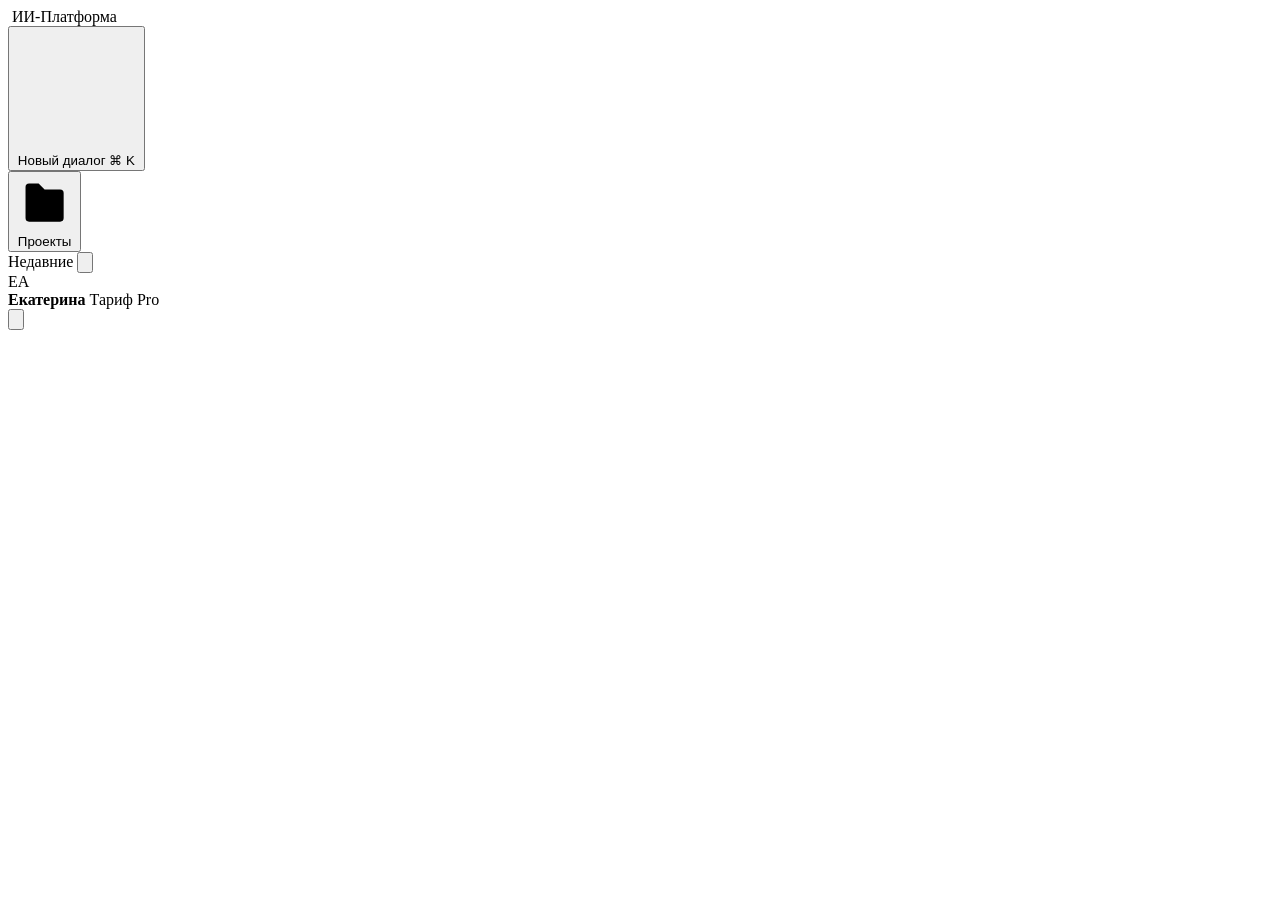
==== index.html @ 3f3bf7fe "Add AI platform prototype" ====
<!doctype html>
<html lang="ru">
  <head>
    <meta charset="UTF-8" />
    <meta name="viewport" content="width=device-width, initial-scale=1.0" />
    <meta name="description" content="ИИ-Платформа GetAnalyst — проекты, диалоги и работа с AI-моделями." />
    <title>ИИ-Платформа · GetAnalyst</title>
    <link rel="icon" type="image/png" href="./getanalyst-symbol.png" />
    <link rel="preconnect" href="https://fonts.googleapis.com" />
    <link rel="preconnect" href="https://fonts.gstatic.com" crossorigin />
    <link href="https://fonts.googleapis.com/css2?family=Manrope:wght@400;500;600;700&amp;display=swap" rel="stylesheet" />
    <link rel="stylesheet" href="./styles.css" />
  </head>
  <body>
    <div class="app-shell">
      <aside class="sidebar" aria-label="Основная навигация">
        <div class="brand" role="button" tabindex="0" data-action="home" aria-label="Перейти к проектам">
          <img src="./getanalyst-symbol.png" alt="" class="brand-mark" />
          <span class="brand-name">ИИ-Платформа</span>
        </div>

        <button class="new-chat-button" type="button" data-action="new-dialog">
          <span class="icon-box" aria-hidden="true">
            <svg viewBox="0 0 24 24"><path d="M12 5v14M5 12h14" /></svg>
          </span>
          Новый диалог
          <span class="shortcut">⌘ K</span>
        </button>

        <nav class="nav-list">
          <button class="nav-item is-active" type="button" data-action="home">
            <svg viewBox="0 0 24 24" aria-hidden="true"><path d="M4 5.5A1.5 1.5 0 0 1 5.5 4h4L12 6.5h6.5A1.5 1.5 0 0 1 20 8v10.5a1.5 1.5 0 0 1-1.5 1.5h-13A1.5 1.5 0 0 1 4 18.5z" /></svg>
            Проекты
          </button>
        </nav>

        <div class="sidebar-section">
          <div class="sidebar-section-heading">
            <span>Недавние</span>
            <button class="icon-button small" type="button" data-action="create-project" aria-label="Создать проект">
              <svg viewBox="0 0 24 24"><path d="M12 5v14M5 12h14" /></svg>
            </button>
          </div>
          <div id="recent-projects" class="recent-projects"></div>
        </div>

        <div class="sidebar-footer">
          <div class="avatar">ЕА</div>
          <div class="profile-copy">
            <strong>Екатерина</strong>
            <span>Тариф Pro</span>
          </div>
          <button class="icon-button" type="button" aria-label="Настройки">
            <svg viewBox="0 0 24 24"><circle cx="12" cy="12" r="3" /><path d="M19.4 15a1.7 1.7 0 0 0 .34 1.88l.06.06-1.42 1.42-.06-.06a1.7 1.7 0 0 0-1.88-.34 1.7 1.7 0 0 0-1.04 1.56V20h-2v-.08A1.7 1.7 0 0 0 12.36 18a1.7 1.7 0 0 0-1.88.34l-.06.06L9 16.98l.06-.06A1.7 1.7 0 0 0 9.4 15a1.7 1.7 0 0 0-1.56-1.04H7.8v-2h.08A1.7 1.7 0 0 0 9.4 11a1.7 1.7 0 0 0-.34-1.88L9 9.06 10.42 7.64l.06.06a1.7 1.7 0 0 0 1.88.34A1.7 1.7 0 0 0 13.4 6.5V6h2v.08A1.7 1.7 0 0 0 16.44 8a1.7 1.7 0 0 0 1.88-.34l.06-.06L19.8 9l-.06.06A1.7 1.7 0 0 0 19.4 11a1.7 1.7 0 0 0 1.56 1.04H21v2h-.08A1.7 1.7 0 0 0 19.4 15Z" /></svg>
          </button>
        </div>
      </aside>

      <main id="main-content" class="main-content" tabindex="-1"></main>
    </div>

    <dialog id="project-modal" class="modal">
      <form id="project-form" method="dialog" class="modal-card">
        <div class="modal-heading">
          <div>
            <span class="eyebrow">Новый проект</span>
            <h2>Создайте рабочее пространство</h2>
          </div>
          <button class="icon-button" type="button" data-action="close-modal" aria-label="Закрыть">
            <svg viewBox="0 0 24 24"><path d="m6 6 12 12M18 6 6 18" /></svg>
          </button>
        </div>

        <label class="field">
          <span>Название проекта</span>
          <input id="project-name" name="name" type="text" maxlength="60" placeholder="Например, Проектирование API" required />
        </label>

        <label class="field">
          <span>Краткое описание</span>
          <textarea id="project-description" name="description" rows="3" maxlength="180" placeholder="Для каких задач будет использоваться проект"></textarea>
        </label>

        <label class="field">
          <span>Системная инструкция <small>необязательно</small></span>
          <textarea id="project-instruction" name="instruction" rows="3" maxlength="400" placeholder="Например, отвечай как ведущий системный аналитик"></textarea>
        </label>

        <div class="modal-actions">
          <button class="button ghost" type="button" data-action="close-modal">Отмена</button>
          <button class="button primary" type="submit">Создать проект</button>
        </div>
      </form>
    </dialog>

    <div id="toast" class="toast" role="status" aria-live="polite"></div>
    <script src="./app.js"></script>
  </body>
</html>
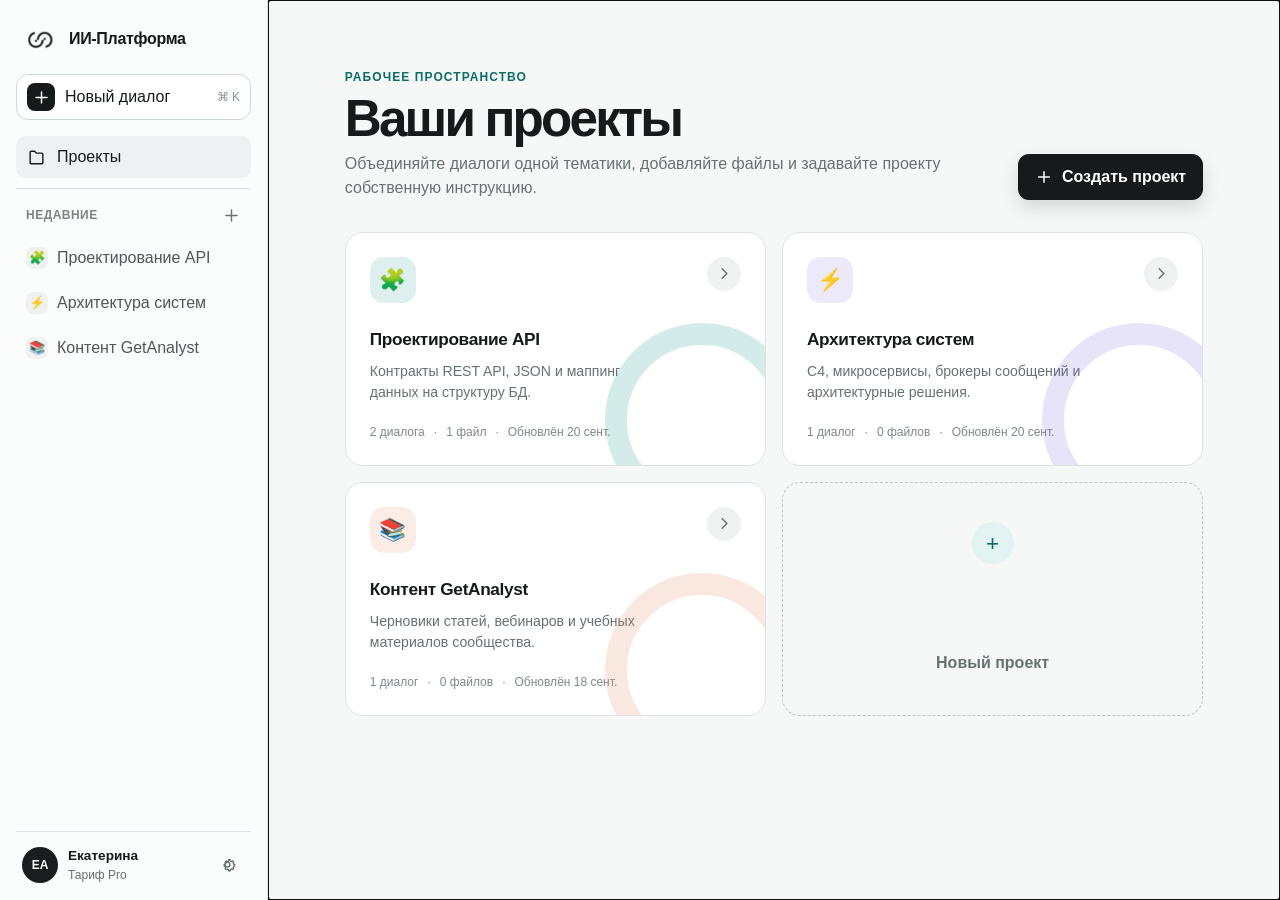
==== commit 4cddda6d: "Add project settings, files, tools, and standalone dialogs" ====
--- a/index.html
+++ b/index.html
@@ -63,8 +63,8 @@
       <form id="project-form" method="dialog" class="modal-card">
         <div class="modal-heading">
           <div>
-            <span class="eyebrow">Новый проект</span>
-            <h2>Создайте рабочее пространство</h2>
+            <span id="project-modal-eyebrow" class="eyebrow">Новый проект</span>
+            <h2 id="project-modal-title">Создайте рабочее пространство</h2>
           </div>
           <button class="icon-button" type="button" data-action="close-modal" aria-label="Закрыть">
             <svg viewBox="0 0 24 24"><path d="m6 6 12 12M18 6 6 18" /></svg>
@@ -83,12 +83,40 @@
 
         <label class="field">
           <span>Системная инструкция <small>необязательно</small></span>
-          <textarea id="project-instruction" name="instruction" rows="3" maxlength="400" placeholder="Например, отвечай как ведущий системный аналитик"></textarea>
+          <textarea id="project-instruction" name="instruction" rows="4" maxlength="1000" placeholder="Например, отвечай как ведущий системный аналитик"></textarea>
         </label>
+
+        <fieldset class="icon-field">
+          <legend>Иконка проекта</legend>
+          <div id="project-icon-options" class="icon-options" aria-label="Выберите иконку проекта">
+            <button class="icon-choice" type="button" data-icon="✨" aria-label="Иконка искры">✨</button>
+            <button class="icon-choice" type="button" data-icon="🧩" aria-label="Иконка пазл">🧩</button>
+            <button class="icon-choice" type="button" data-icon="⚡" aria-label="Иконка молния">⚡</button>
+            <button class="icon-choice" type="button" data-icon="📚" aria-label="Иконка книги">📚</button>
+            <button class="icon-choice" type="button" data-icon="🗄️" aria-label="Иконка база данных">🗄️</button>
+          </div>
+          <label class="upload-icon-button">
+            <input id="project-icon-file" type="file" accept="image/png,image/jpeg,image/webp,image/svg+xml" />
+            Загрузить свою
+          </label>
+          <span class="field-hint">PNG, JPG, WebP или SVG. Изображение сохраняется только в этом браузере.</span>
+        </fieldset>
 
         <div class="modal-actions">
           <button class="button ghost" type="button" data-action="close-modal">Отмена</button>
-          <button class="button primary" type="submit">Создать проект</button>
+          <button id="project-submit" class="button primary" type="submit">Создать проект</button>
+        </div>
+      </form>
+    </dialog>
+
+    <dialog id="delete-project-modal" class="modal compact-modal">
+      <form id="delete-project-form" method="dialog" class="modal-card">
+        <div class="danger-icon" aria-hidden="true">!</div>
+        <h2>Удалить проект?</h2>
+        <p id="delete-project-copy">Проект и все его диалоги будут удалены без возможности восстановления.</p>
+        <div class="modal-actions">
+          <button class="button ghost" type="button" data-action="close-delete-modal">Отмена</button>
+          <button class="button danger" type="submit">Удалить проект</button>
         </div>
       </form>
     </dialog>
--- a/styles.css
+++ b/styles.css
@@ -0,0 +1,1713 @@
+:root {
+  color-scheme: light;
+  --bg: #f6f7f7;
+  --surface: #ffffff;
+  --surface-subtle: #f0f2f2;
+  --ink: #171a1a;
+  --muted: #687171;
+  --line: #dfe4e3;
+  --line-strong: #cfd7d6;
+  --accent: #0f8f85;
+  --accent-dark: #0a6d66;
+  --accent-soft: #e1f4f1;
+  --shadow: 0 18px 48px rgba(30, 47, 45, 0.1);
+  --radius: 18px;
+}
+
+* {
+  box-sizing: border-box;
+}
+
+html {
+  font-family: "Manrope", -apple-system, BlinkMacSystemFont, "Segoe UI", sans-serif;
+  background: var(--bg);
+  color: var(--ink);
+}
+
+body {
+  margin: 0;
+  min-width: 320px;
+  min-height: 100vh;
+  font-size: 16px;
+  line-height: 1.5;
+}
+
+.sr-only {
+  position: absolute;
+  width: 1px;
+  height: 1px;
+  padding: 0;
+  margin: -1px;
+  overflow: hidden;
+  clip: rect(0, 0, 0, 0);
+  white-space: nowrap;
+  border: 0;
+}
+
+button,
+input,
+textarea,
+select {
+  font: inherit;
+}
+
+button {
+  color: inherit;
+}
+
+button:focus-visible,
+input:focus-visible,
+textarea:focus-visible,
+select:focus-visible,
+[tabindex="0"]:focus-visible {
+  outline: 3px solid rgba(15, 143, 133, 0.25);
+  outline-offset: 2px;
+}
+
+.app-shell {
+  display: grid;
+  grid-template-columns: 268px minmax(0, 1fr);
+  min-height: 100vh;
+}
+
+.sidebar {
+  position: sticky;
+  top: 0;
+  display: flex;
+  flex-direction: column;
+  height: 100vh;
+  padding: 20px 16px 16px;
+  background: #fbfcfc;
+  border-right: 1px solid var(--line);
+}
+
+.brand {
+  display: flex;
+  align-items: center;
+  gap: 11px;
+  padding: 2px 8px 18px;
+  cursor: pointer;
+}
+
+.brand-mark {
+  width: 34px;
+  height: 34px;
+  object-fit: cover;
+  border-radius: 10px;
+  mix-blend-mode: multiply;
+}
+
+.brand-name {
+  font-size: 1rem;
+  font-weight: 700;
+  letter-spacing: -0.02em;
+}
+
+.new-chat-button {
+  display: flex;
+  align-items: center;
+  gap: 10px;
+  width: 100%;
+  min-height: 46px;
+  padding: 8px 10px;
+  border: 1px solid var(--line-strong);
+  border-radius: 12px;
+  background: var(--surface);
+  cursor: pointer;
+  transition: border-color 160ms ease, box-shadow 160ms ease, transform 160ms ease;
+}
+
+.new-chat-button:hover {
+  border-color: #abb8b6;
+  box-shadow: 0 6px 16px rgba(30, 47, 45, 0.07);
+  transform: translateY(-1px);
+}
+
+.icon-box {
+  display: grid;
+  place-items: center;
+  width: 28px;
+  height: 28px;
+  border-radius: 8px;
+  background: var(--ink);
+  color: #fff;
+}
+
+.icon-box svg,
+.nav-item svg,
+.icon-button svg,
+.back-button svg,
+.send-button svg,
+.project-arrow svg {
+  width: 19px;
+  height: 19px;
+  fill: none;
+  stroke: currentColor;
+  stroke-width: 1.8;
+  stroke-linecap: round;
+  stroke-linejoin: round;
+}
+
+.shortcut {
+  margin-left: auto;
+  color: #899190;
+  font-size: 0.75rem;
+}
+
+.nav-list {
+  padding: 16px 0 10px;
+}
+
+.nav-item {
+  display: flex;
+  align-items: center;
+  gap: 11px;
+  width: 100%;
+  min-height: 42px;
+  padding: 8px 11px;
+  border: 0;
+  border-radius: 10px;
+  background: transparent;
+  color: var(--muted);
+  cursor: pointer;
+  text-align: left;
+}
+
+.nav-item:hover,
+.nav-item.is-active {
+  background: #eef1f1;
+  color: var(--ink);
+}
+
+.sidebar-section {
+  min-height: 0;
+  padding-top: 12px;
+  border-top: 1px solid var(--line);
+}
+
+.sidebar-section-heading {
+  display: flex;
+  align-items: center;
+  justify-content: space-between;
+  padding: 0 6px 8px 10px;
+  color: #7d8584;
+  font-size: 0.75rem;
+  font-weight: 600;
+  letter-spacing: 0.04em;
+  text-transform: uppercase;
+}
+
+.recent-projects {
+  display: grid;
+  gap: 3px;
+}
+
+.recent-project {
+  display: flex;
+  align-items: center;
+  gap: 9px;
+  min-width: 0;
+  width: 100%;
+  padding: 9px 10px;
+  border: 0;
+  border-radius: 9px;
+  background: transparent;
+  cursor: pointer;
+  color: #4f5857;
+  text-align: left;
+}
+
+.recent-project:hover,
+.recent-project.is-active {
+  background: #eef1f1;
+  color: var(--ink);
+}
+
+.recent-project-dot {
+  width: 8px;
+  height: 8px;
+  flex: 0 0 auto;
+  border-radius: 999px;
+  background: var(--project-color, var(--accent));
+}
+
+.recent-project span:last-child {
+  overflow: hidden;
+  text-overflow: ellipsis;
+  white-space: nowrap;
+}
+
+.sidebar-footer {
+  display: flex;
+  align-items: center;
+  gap: 10px;
+  margin-top: auto;
+  padding: 14px 6px 0;
+  border-top: 1px solid var(--line);
+}
+
+.avatar {
+  display: grid;
+  place-items: center;
+  width: 36px;
+  height: 36px;
+  border-radius: 50%;
+  background: #191d1d;
+  color: white;
+  font-size: 0.75rem;
+  font-weight: 700;
+}
+
+.profile-copy {
+  display: grid;
+  min-width: 0;
+}
+
+.profile-copy strong {
+  font-size: 0.85rem;
+}
+
+.profile-copy span {
+  color: var(--muted);
+  font-size: 0.75rem;
+}
+
+.profile-copy + .icon-button {
+  margin-left: auto;
+}
+
+.icon-button {
+  display: grid;
+  place-items: center;
+  width: 36px;
+  height: 36px;
+  padding: 0;
+  border: 0;
+  border-radius: 10px;
+  background: transparent;
+  cursor: pointer;
+  color: var(--muted);
+}
+
+.icon-button:hover {
+  background: var(--surface-subtle);
+  color: var(--ink);
+}
+
+.icon-button.small {
+  width: 28px;
+  height: 28px;
+}
+
+.main-content {
+  min-width: 0;
+  padding: clamp(28px, 5vw, 68px) clamp(24px, 6vw, 84px);
+}
+
+.content-wrap {
+  width: min(1100px, 100%);
+  margin: 0 auto;
+}
+
+.page-heading {
+  display: flex;
+  align-items: flex-end;
+  justify-content: space-between;
+  gap: 24px;
+  margin-bottom: 32px;
+}
+
+.page-heading h1,
+.project-heading h1 {
+  margin: 4px 0 6px;
+  font-size: clamp(2rem, 4vw, 3.35rem);
+  line-height: 1.05;
+  letter-spacing: -0.055em;
+}
+
+.page-heading p,
+.project-heading p {
+  max-width: 640px;
+  margin: 0;
+  color: var(--muted);
+}
+
+.eyebrow {
+  color: var(--accent-dark);
+  font-size: 0.75rem;
+  font-weight: 700;
+  letter-spacing: 0.09em;
+  text-transform: uppercase;
+}
+
+.button {
+  display: inline-flex;
+  align-items: center;
+  justify-content: center;
+  gap: 9px;
+  min-height: 44px;
+  padding: 10px 16px;
+  border: 1px solid transparent;
+  border-radius: 11px;
+  cursor: pointer;
+  font-weight: 600;
+  transition: transform 150ms ease, box-shadow 150ms ease, background 150ms ease;
+}
+
+.button:hover {
+  transform: translateY(-1px);
+}
+
+.button.primary {
+  background: var(--ink);
+  color: #fff;
+  box-shadow: 0 8px 18px rgba(23, 26, 26, 0.14);
+}
+
+.button.primary:hover {
+  background: #2a2f2f;
+}
+
+.button.secondary {
+  border-color: var(--line-strong);
+  background: var(--surface);
+}
+
+.button.ghost {
+  background: transparent;
+  color: var(--muted);
+}
+
+.button svg {
+  width: 18px;
+  height: 18px;
+  fill: none;
+  stroke: currentColor;
+  stroke-width: 2;
+  stroke-linecap: round;
+}
+
+.projects-grid {
+  display: grid;
+  grid-template-columns: repeat(2, minmax(0, 1fr));
+  gap: 16px;
+}
+
+.project-card {
+  position: relative;
+  min-height: 218px;
+  padding: 24px;
+  overflow: hidden;
+  border: 1px solid var(--line);
+  border-radius: var(--radius);
+  background: var(--surface);
+  cursor: pointer;
+  text-align: left;
+  transition: transform 180ms ease, box-shadow 180ms ease, border-color 180ms ease;
+}
+
+.project-card::after {
+  content: "";
+  position: absolute;
+  right: -34px;
+  bottom: -52px;
+  width: 150px;
+  height: 150px;
+  border: 22px solid color-mix(in srgb, var(--project-color) 18%, transparent);
+  border-radius: 50%;
+  pointer-events: none;
+}
+
+.project-card:hover {
+  transform: translateY(-3px);
+  border-color: color-mix(in srgb, var(--project-color) 50%, var(--line));
+  box-shadow: var(--shadow);
+}
+
+.project-card-top {
+  display: flex;
+  align-items: flex-start;
+  justify-content: space-between;
+  gap: 20px;
+}
+
+.project-icon {
+  display: grid;
+  place-items: center;
+  width: 46px;
+  height: 46px;
+  border-radius: 14px;
+  background: color-mix(in srgb, var(--project-color) 14%, white);
+  color: color-mix(in srgb, var(--project-color) 82%, black);
+  overflow: hidden;
+  font-size: 1.35rem;
+  font-weight: 700;
+}
+
+.project-icon img,
+.project-title-icon img,
+.recent-project-icon img {
+  width: 100%;
+  height: 100%;
+  object-fit: cover;
+}
+
+.project-arrow {
+  display: grid;
+  place-items: center;
+  width: 34px;
+  height: 34px;
+  border-radius: 50%;
+  background: var(--surface-subtle);
+  color: var(--muted);
+}
+
+.project-card h2 {
+  margin: 24px 0 8px;
+  font-size: 1.08rem;
+  letter-spacing: -0.02em;
+}
+
+.project-card p {
+  display: -webkit-box;
+  max-width: 80%;
+  margin: 0;
+  overflow: hidden;
+  color: var(--muted);
+  font-size: 0.88rem;
+  -webkit-box-orient: vertical;
+  -webkit-line-clamp: 2;
+}
+
+.project-meta {
+  display: flex;
+  align-items: center;
+  flex-wrap: wrap;
+  gap: 9px;
+  margin-top: 20px;
+  color: #7f8887;
+  font-size: 0.75rem;
+}
+
+.project-meta span + span::before {
+  content: "·";
+  margin-right: 9px;
+}
+
+.recent-project-icon {
+  display: grid;
+  place-items: center;
+  width: 22px;
+  height: 22px;
+  flex: 0 0 auto;
+  overflow: hidden;
+  border-radius: 7px;
+  background: var(--surface-subtle);
+  font-size: 0.82rem;
+}
+
+.empty-project-card {
+  display: grid;
+  place-items: center;
+  min-height: 218px;
+  border: 1px dashed #bfc9c7;
+  border-radius: var(--radius);
+  background: transparent;
+  color: var(--muted);
+  cursor: pointer;
+}
+
+.empty-project-card:hover {
+  border-color: var(--accent);
+  color: var(--accent-dark);
+  background: rgba(225, 244, 241, 0.38);
+}
+
+.empty-project-card span:first-child {
+  display: grid;
+  place-items: center;
+  width: 42px;
+  height: 42px;
+  margin: 0 auto 10px;
+  border-radius: 50%;
+  background: var(--accent-soft);
+  color: var(--accent-dark);
+  font-size: 1.4rem;
+}
+
+.back-button {
+  display: inline-flex;
+  align-items: center;
+  gap: 8px;
+  margin-bottom: 26px;
+  padding: 0;
+  border: 0;
+  background: transparent;
+  color: var(--muted);
+  cursor: pointer;
+  font-size: 0.88rem;
+}
+
+.back-button:hover {
+  color: var(--ink);
+}
+
+.project-heading {
+  display: flex;
+  align-items: flex-start;
+  justify-content: space-between;
+  gap: 24px;
+  margin-bottom: 30px;
+}
+
+.project-heading-main,
+.project-header-actions {
+  display: flex;
+  align-items: center;
+  gap: 14px;
+}
+
+.project-title-icon {
+  display: grid;
+  place-items: center;
+  width: 58px;
+  height: 58px;
+  flex: 0 0 auto;
+  overflow: hidden;
+  border: 1px solid var(--line);
+  border-radius: 17px;
+  background: var(--surface);
+  font-size: 1.7rem;
+  box-shadow: 0 8px 22px rgba(30, 47, 45, 0.07);
+}
+
+.danger-quiet {
+  color: #a13f3f;
+}
+
+.danger-quiet:hover {
+  background: #fff0f0;
+  color: #8b2525;
+}
+
+.instruction-card {
+  display: flex;
+  align-items: flex-start;
+  justify-content: space-between;
+  gap: 18px;
+  margin-bottom: 20px;
+  padding: 16px 18px;
+  border: 1px solid #cfe5e2;
+  border-radius: 15px;
+  background: linear-gradient(135deg, #f1fbf9, #ffffff);
+}
+
+.instruction-card p {
+  margin: 5px 0 0;
+  color: #465250;
+  font-size: 0.88rem;
+}
+
+.text-button {
+  padding: 3px 0;
+  border: 0;
+  background: transparent;
+  color: var(--accent-dark);
+  cursor: pointer;
+  font-size: 0.82rem;
+  font-weight: 700;
+}
+
+.project-heading h1 {
+  font-size: clamp(1.9rem, 3.5vw, 2.8rem);
+}
+
+.project-badge {
+  display: inline-flex;
+  align-items: center;
+  gap: 8px;
+  flex: 0 0 auto;
+  padding: 8px 11px;
+  border-radius: 999px;
+  background: var(--accent-soft);
+  color: var(--accent-dark);
+  font-size: 0.8rem;
+  font-weight: 600;
+}
+
+.project-badge::before {
+  content: "";
+  width: 7px;
+  height: 7px;
+  border-radius: 50%;
+  background: var(--accent);
+}
+
+.project-layout {
+  display: grid;
+  grid-template-columns: minmax(0, 1fr) 320px;
+  gap: 20px;
+  align-items: start;
+}
+
+.project-main-column {
+  display: grid;
+  gap: 18px;
+  min-width: 0;
+}
+
+.composer-card {
+  padding: clamp(22px, 4vw, 34px);
+  border: 1px solid var(--line);
+  border-radius: 22px;
+  background: var(--surface);
+  box-shadow: 0 12px 40px rgba(30, 47, 45, 0.06);
+}
+
+.composer-card h2 {
+  margin: 0 0 7px;
+  font-size: 1.25rem;
+  letter-spacing: -0.03em;
+}
+
+.composer-card > p {
+  margin: 0 0 22px;
+  color: var(--muted);
+  font-size: 0.9rem;
+}
+
+.prompt-box {
+  padding: 13px;
+  border: 1px solid var(--line-strong);
+  border-radius: 16px;
+  background: #fbfcfc;
+  transition: border-color 150ms ease, box-shadow 150ms ease;
+}
+
+.prompt-box:focus-within {
+  border-color: var(--accent);
+  box-shadow: 0 0 0 4px rgba(15, 143, 133, 0.09);
+}
+
+.prompt-box textarea {
+  width: 100%;
+  min-height: 112px;
+  resize: vertical;
+  padding: 4px;
+  border: 0;
+  outline: 0;
+  background: transparent;
+  color: var(--ink);
+  line-height: 1.55;
+}
+
+.prompt-box textarea::placeholder {
+  color: #929a99;
+}
+
+.prompt-actions {
+  display: flex;
+  align-items: center;
+  gap: 10px;
+  padding-top: 10px;
+  border-top: 1px solid var(--line);
+}
+
+.prompt-toolbar {
+  padding: 9px 0 3px;
+  border-top: 1px solid var(--line);
+}
+
+.tool-controls {
+  display: flex;
+  flex-wrap: wrap;
+  gap: 7px;
+}
+
+.tool-toggle {
+  cursor: pointer;
+}
+
+.tool-toggle input {
+  position: absolute;
+  opacity: 0;
+  pointer-events: none;
+}
+
+.tool-toggle span {
+  display: inline-flex;
+  align-items: center;
+  gap: 6px;
+  min-height: 34px;
+  padding: 6px 10px;
+  border: 1px solid var(--line);
+  border-radius: 999px;
+  background: var(--surface);
+  color: #5d6766;
+  font-size: 0.76rem;
+  font-weight: 600;
+  transition: 150ms ease;
+}
+
+.tool-toggle b {
+  color: var(--accent-dark);
+  font-size: 1rem;
+}
+
+.tool-toggle input:checked + span {
+  border-color: var(--accent);
+  background: var(--accent-soft);
+  color: var(--accent-dark);
+}
+
+.tool-toggle input:focus-visible + span {
+  outline: 3px solid rgba(15, 143, 133, 0.25);
+  outline-offset: 2px;
+}
+
+.attach-button,
+.file-label {
+  position: relative;
+  cursor: pointer;
+}
+
+.attach-button {
+  display: inline-flex;
+  align-items: center;
+  gap: 6px;
+  min-height: 36px;
+  padding: 6px 9px;
+  border-radius: 9px;
+  color: #596361;
+  font-size: 0.78rem;
+  font-weight: 600;
+}
+
+.attach-button:hover {
+  background: var(--surface-subtle);
+}
+
+.attach-button input,
+.file-label input {
+  position: absolute;
+  width: 1px;
+  height: 1px;
+  opacity: 0;
+}
+
+.attach-button svg,
+.file-label svg {
+  width: 18px;
+  height: 18px;
+  fill: none;
+  stroke: currentColor;
+  stroke-width: 1.8;
+  stroke-linecap: round;
+  stroke-linejoin: round;
+}
+
+.attachment-preview {
+  display: flex;
+  flex-wrap: wrap;
+  gap: 7px;
+}
+
+.attachment-preview:not(:empty) {
+  padding: 8px 0;
+}
+
+.attachment-preview > span {
+  display: grid;
+  grid-template-columns: auto minmax(0, 1fr) auto;
+  align-items: center;
+  gap: 7px;
+  max-width: 100%;
+  padding: 7px 9px;
+  border: 1px solid var(--line);
+  border-radius: 9px;
+  background: var(--surface);
+  font-size: 0.74rem;
+}
+
+.attachment-preview b,
+.message-attachments b {
+  color: var(--accent-dark);
+  font-size: 0.62rem;
+}
+
+.attachment-preview small {
+  color: var(--muted);
+}
+
+.project-file-picker {
+  margin-top: 8px;
+  border-top: 1px solid var(--line);
+}
+
+.project-file-picker summary {
+  padding: 9px 0 4px;
+  color: #596361;
+  cursor: pointer;
+  font-size: 0.77rem;
+  font-weight: 600;
+}
+
+.project-file-picker summary span {
+  display: inline-grid;
+  place-items: center;
+  min-width: 20px;
+  height: 20px;
+  margin-left: 5px;
+  border-radius: 999px;
+  background: var(--surface-subtle);
+  font-size: 0.67rem;
+}
+
+.project-file-checks {
+  display: grid;
+  gap: 6px;
+  padding: 7px 0;
+}
+
+.project-file-checks label {
+  display: flex;
+  align-items: center;
+  gap: 8px;
+  color: #4c5654;
+  font-size: 0.76rem;
+}
+
+.project-files-card {
+  padding: 20px;
+  border: 1px solid var(--line);
+  border-radius: 18px;
+  background: var(--surface);
+}
+
+.section-heading-row {
+  display: flex;
+  align-items: flex-end;
+  justify-content: space-between;
+  gap: 20px;
+}
+
+.section-heading-row h2 {
+  margin: 4px 0 0;
+  font-size: 1.25rem;
+  letter-spacing: -0.025em;
+}
+
+.section-heading-row.compact {
+  align-items: center;
+}
+
+.section-heading-row.compact h2 {
+  margin: 0;
+  font-size: 1rem;
+}
+
+.section-heading-row.compact p {
+  margin: 3px 0 0;
+  color: var(--muted);
+  font-size: 0.78rem;
+}
+
+.project-files-list {
+  display: grid;
+  gap: 7px;
+  margin-top: 15px;
+}
+
+.file-row {
+  display: flex;
+  align-items: center;
+  gap: 10px;
+  padding: 9px;
+  border: 1px solid var(--line);
+  border-radius: 11px;
+  background: #fbfcfc;
+}
+
+.file-type-icon {
+  display: grid;
+  place-items: center;
+  width: 38px;
+  height: 38px;
+  flex: 0 0 auto;
+  border-radius: 9px;
+  background: var(--accent-soft);
+  color: var(--accent-dark);
+  font-size: 0.58rem;
+  font-weight: 800;
+}
+
+.file-copy {
+  display: grid;
+  min-width: 0;
+}
+
+.file-copy strong {
+  overflow: hidden;
+  font-size: 0.78rem;
+  text-overflow: ellipsis;
+  white-space: nowrap;
+}
+
+.file-copy small {
+  color: var(--muted);
+  font-size: 0.68rem;
+}
+
+.file-row .icon-button {
+  margin-left: auto;
+}
+
+.empty-file-state {
+  padding: 18px;
+  border: 1px dashed var(--line-strong);
+  border-radius: 11px;
+  color: var(--muted);
+  font-size: 0.78rem;
+  text-align: center;
+}
+
+.loose-dialogs-section {
+  margin-top: 52px;
+  padding-top: 30px;
+  border-top: 1px solid var(--line);
+}
+
+.loose-dialogs-grid {
+  display: grid;
+  grid-template-columns: repeat(3, minmax(0, 1fr));
+  gap: 10px;
+  margin-top: 18px;
+}
+
+.loose-dialog-card {
+  display: grid;
+  gap: 5px;
+  padding: 16px;
+  border: 1px solid var(--line);
+  border-radius: 13px;
+  background: var(--surface);
+  cursor: pointer;
+  text-align: left;
+}
+
+.loose-dialog-card:hover {
+  border-color: var(--accent);
+  box-shadow: 0 8px 24px rgba(30, 47, 45, 0.07);
+}
+
+.loose-dialog-card strong {
+  overflow: hidden;
+  font-size: 0.84rem;
+  text-overflow: ellipsis;
+  white-space: nowrap;
+}
+
+.loose-dialog-card span {
+  color: var(--muted);
+  font-size: 0.7rem;
+}
+
+.new-dialog-page {
+  width: min(850px, 100%);
+  margin: 0 auto;
+}
+
+.new-dialog-heading {
+  max-width: 640px;
+  margin: 60px auto 24px;
+  text-align: center;
+}
+
+.new-dialog-heading h1 {
+  margin: 5px 0 7px;
+  font-size: clamp(2rem, 5vw, 3.4rem);
+  line-height: 1.05;
+  letter-spacing: -0.055em;
+}
+
+.new-dialog-heading p {
+  margin: 0;
+  color: var(--muted);
+}
+
+.global-composer {
+  padding: 20px;
+  border: 1px solid var(--line);
+  border-radius: 21px;
+  background: var(--surface);
+  box-shadow: var(--shadow);
+}
+
+.global-settings-row {
+  display: grid;
+  grid-template-columns: 1fr 1fr;
+  gap: 12px;
+  margin-bottom: 13px;
+}
+
+.select-field {
+  display: grid;
+  gap: 6px;
+  color: #545e5c;
+  font-size: 0.74rem;
+  font-weight: 700;
+}
+
+.select-field select {
+  width: 100%;
+  min-height: 42px;
+  padding: 8px 10px;
+  border: 1px solid var(--line-strong);
+  border-radius: 10px;
+  background: #fbfcfc;
+  color: var(--ink);
+  font-size: 0.82rem;
+}
+
+.prompt-box.large textarea {
+  min-height: 150px;
+}
+
+.composer-hint {
+  color: var(--muted);
+  font-size: 0.7rem;
+}
+
+.dialog-location {
+  display: block;
+  margin-top: 4px;
+  color: var(--muted);
+  font-size: 0.72rem;
+}
+
+.message-tools,
+.message-attachments {
+  display: flex;
+  flex-wrap: wrap;
+  gap: 6px;
+  margin-top: 10px;
+}
+
+.message-tools span,
+.message-attachments span {
+  display: inline-flex;
+  align-items: center;
+  gap: 6px;
+  max-width: 100%;
+  padding: 5px 8px;
+  border: 1px solid var(--line);
+  border-radius: 8px;
+  background: rgba(255, 255, 255, 0.72);
+  color: #596361;
+  font-size: 0.69rem;
+}
+
+.icon-field {
+  display: grid;
+  gap: 10px;
+  margin: 18px 0 0;
+  padding: 0;
+  border: 0;
+}
+
+.icon-field legend {
+  margin-bottom: 7px;
+  color: #353b3a;
+  font-size: 0.83rem;
+  font-weight: 600;
+}
+
+.icon-options {
+  display: flex;
+  flex-wrap: wrap;
+  gap: 8px;
+}
+
+.icon-choice {
+  display: grid;
+  place-items: center;
+  width: 44px;
+  height: 44px;
+  border: 1px solid var(--line-strong);
+  border-radius: 11px;
+  background: #fbfcfc;
+  cursor: pointer;
+  font-size: 1.2rem;
+}
+
+.icon-choice.is-selected {
+  border-color: var(--accent);
+  background: var(--accent-soft);
+  box-shadow: 0 0 0 3px rgba(15, 143, 133, 0.1);
+}
+
+.upload-icon-button {
+  display: inline-flex;
+  align-items: center;
+  justify-content: center;
+  width: fit-content;
+  min-height: 38px;
+  padding: 7px 11px;
+  border: 1px solid var(--line-strong);
+  border-radius: 10px;
+  background: var(--surface);
+  cursor: pointer;
+  color: #4f5957;
+  font-size: 0.76rem;
+  font-weight: 600;
+}
+
+.upload-icon-button.has-custom-icon::before {
+  content: "";
+  width: 24px;
+  height: 24px;
+  margin-right: 8px;
+  border-radius: 7px;
+  background: var(--custom-icon) center / cover;
+}
+
+.upload-icon-button input {
+  position: absolute;
+  width: 1px;
+  height: 1px;
+  opacity: 0;
+}
+
+.field-hint {
+  color: var(--muted);
+  font-size: 0.69rem;
+}
+
+.button.danger {
+  background: #a83a3a;
+  color: #fff;
+}
+
+.button.danger:hover {
+  background: #8e2929;
+}
+
+.compact-modal {
+  width: min(450px, calc(100% - 28px));
+}
+
+.compact-modal h2 {
+  margin: 16px 0 7px;
+}
+
+.compact-modal p {
+  margin: 0;
+  color: var(--muted);
+}
+
+.danger-icon {
+  display: grid;
+  place-items: center;
+  width: 46px;
+  height: 46px;
+  border-radius: 14px;
+  background: #fff0f0;
+  color: #a83a3a;
+  font-size: 1.2rem;
+  font-weight: 800;
+}
+
+.model-select-wrap {
+  position: relative;
+  min-width: 0;
+}
+
+.model-select {
+  max-width: 240px;
+  height: 38px;
+  padding: 0 32px 0 10px;
+  border: 0;
+  border-radius: 9px;
+  outline: 0;
+  background: var(--surface-subtle);
+  color: #39403f;
+  cursor: pointer;
+  font-size: 0.82rem;
+  font-weight: 600;
+}
+
+.send-button {
+  display: grid;
+  place-items: center;
+  width: 40px;
+  height: 40px;
+  margin-left: auto;
+  padding: 0;
+  border: 0;
+  border-radius: 11px;
+  background: var(--ink);
+  color: #fff;
+  cursor: pointer;
+}
+
+.send-button:hover {
+  background: var(--accent-dark);
+}
+
+.dialog-panel {
+  overflow: hidden;
+  border: 1px solid var(--line);
+  border-radius: 18px;
+  background: var(--surface);
+}
+
+.dialog-panel-header {
+  display: flex;
+  align-items: center;
+  justify-content: space-between;
+  padding: 17px 18px;
+  border-bottom: 1px solid var(--line);
+}
+
+.dialog-panel-header h2 {
+  margin: 0;
+  font-size: 0.95rem;
+}
+
+.dialog-count {
+  display: grid;
+  place-items: center;
+  min-width: 26px;
+  height: 26px;
+  padding: 0 8px;
+  border-radius: 999px;
+  background: var(--surface-subtle);
+  color: var(--muted);
+  font-size: 0.75rem;
+}
+
+.dialogs-list {
+  display: grid;
+  max-height: 515px;
+  overflow-y: auto;
+}
+
+.dialog-item {
+  display: grid;
+  gap: 5px;
+  padding: 15px 18px;
+  border: 0;
+  border-bottom: 1px solid var(--line);
+  background: transparent;
+  cursor: pointer;
+  text-align: left;
+}
+
+.dialog-item:last-child {
+  border-bottom: 0;
+}
+
+.dialog-item:hover {
+  background: #f7f9f9;
+}
+
+.dialog-title {
+  overflow: hidden;
+  font-size: 0.87rem;
+  font-weight: 600;
+  text-overflow: ellipsis;
+  white-space: nowrap;
+}
+
+.dialog-meta {
+  display: flex;
+  align-items: center;
+  justify-content: space-between;
+  gap: 8px;
+  color: #7e8786;
+  font-size: 0.72rem;
+}
+
+.model-pill {
+  overflow: hidden;
+  max-width: 130px;
+  text-overflow: ellipsis;
+  white-space: nowrap;
+}
+
+.empty-dialogs {
+  padding: 32px 18px;
+  color: var(--muted);
+  font-size: 0.82rem;
+  text-align: center;
+}
+
+.chat-layout {
+  display: grid;
+  grid-template-rows: auto minmax(340px, 1fr) auto;
+  min-height: calc(100vh - 136px);
+  max-width: 860px;
+  margin: 0 auto;
+}
+
+.chat-header {
+  display: flex;
+  align-items: flex-start;
+  justify-content: space-between;
+  gap: 18px;
+  padding-bottom: 18px;
+  border-bottom: 1px solid var(--line);
+}
+
+.chat-header .back-button {
+  margin: 0 0 10px;
+}
+
+.chat-header h1 {
+  margin: 0;
+  font-size: 1.32rem;
+  letter-spacing: -0.03em;
+}
+
+.chat-model {
+  flex: 0 0 auto;
+  padding: 7px 10px;
+  border: 1px solid var(--line);
+  border-radius: 999px;
+  background: var(--surface);
+  color: var(--muted);
+  font-size: 0.76rem;
+}
+
+.messages {
+  display: grid;
+  align-content: start;
+  gap: 22px;
+  padding: 34px 0;
+}
+
+.message {
+  display: grid;
+  grid-template-columns: 34px minmax(0, 1fr);
+  gap: 12px;
+  max-width: 760px;
+}
+
+.message.user {
+  margin-left: auto;
+  grid-template-columns: minmax(0, 1fr) 34px;
+}
+
+.message.user .message-avatar {
+  grid-column: 2;
+}
+
+.message.user .message-body {
+  grid-column: 1;
+  grid-row: 1;
+  border-radius: 16px 5px 16px 16px;
+  background: #e9eeee;
+}
+
+.message-avatar {
+  display: grid;
+  place-items: center;
+  width: 34px;
+  height: 34px;
+  border-radius: 10px;
+  background: var(--ink);
+  color: white;
+  font-size: 0.7rem;
+  font-weight: 700;
+}
+
+.message.assistant .message-avatar {
+  background: var(--accent-soft);
+  color: var(--accent-dark);
+}
+
+.message-body {
+  padding: 13px 15px;
+  border-radius: 5px 16px 16px 16px;
+  background: var(--surface);
+  box-shadow: 0 4px 14px rgba(30, 47, 45, 0.05);
+}
+
+.message-body p {
+  margin: 0;
+  white-space: pre-wrap;
+}
+
+.chat-composer {
+  position: sticky;
+  bottom: 20px;
+  padding: 12px;
+  border: 1px solid var(--line-strong);
+  border-radius: 17px;
+  background: rgba(255, 255, 255, 0.96);
+  box-shadow: 0 12px 34px rgba(30, 47, 45, 0.12);
+  backdrop-filter: blur(12px);
+}
+
+.chat-composer textarea {
+  width: 100%;
+  min-height: 58px;
+  max-height: 180px;
+  resize: vertical;
+  padding: 3px 4px 8px;
+  border: 0;
+  outline: 0;
+  background: transparent;
+}
+
+.modal {
+  width: min(560px, calc(100% - 28px));
+  padding: 0;
+  border: 0;
+  border-radius: 22px;
+  background: transparent;
+  box-shadow: var(--shadow);
+}
+
+.modal::backdrop {
+  background: rgba(17, 23, 22, 0.46);
+  backdrop-filter: blur(4px);
+}
+
+.modal-card {
+  padding: 28px;
+  border-radius: 22px;
+  background: var(--surface);
+}
+
+.modal-heading {
+  display: flex;
+  align-items: flex-start;
+  justify-content: space-between;
+  gap: 20px;
+  margin-bottom: 24px;
+}
+
+.modal-heading h2 {
+  margin: 5px 0 0;
+  font-size: 1.45rem;
+  letter-spacing: -0.035em;
+}
+
+.field {
+  display: grid;
+  gap: 7px;
+  margin-top: 17px;
+  color: #353b3a;
+  font-size: 0.83rem;
+  font-weight: 600;
+}
+
+.field small {
+  color: #929a99;
+  font-weight: 500;
+}
+
+.field input,
+.field textarea {
+  width: 100%;
+  padding: 12px 13px;
+  border: 1px solid var(--line-strong);
+  border-radius: 11px;
+  background: #fbfcfc;
+  color: var(--ink);
+  font-size: 0.9rem;
+  font-weight: 400;
+  resize: vertical;
+}
+
+.field input:focus,
+.field textarea:focus {
+  border-color: var(--accent);
+  outline: 0;
+  box-shadow: 0 0 0 4px rgba(15, 143, 133, 0.08);
+}
+
+.modal-actions {
+  display: flex;
+  justify-content: flex-end;
+  gap: 9px;
+  margin-top: 26px;
+}
+
+.toast {
+  position: fixed;
+  right: 24px;
+  bottom: 24px;
+  z-index: 20;
+  max-width: min(380px, calc(100% - 48px));
+  padding: 12px 15px;
+  border: 1px solid rgba(255, 255, 255, 0.12);
+  border-radius: 12px;
+  background: #191d1d;
+  color: white;
+  box-shadow: var(--shadow);
+  opacity: 0;
+  pointer-events: none;
+  transform: translateY(12px);
+  transition: opacity 180ms ease, transform 180ms ease;
+  font-size: 0.85rem;
+}
+
+.toast.is-visible {
+  opacity: 1;
+  transform: translateY(0);
+}
+
+@media (max-width: 900px) {
+  .app-shell {
+    grid-template-columns: 210px minmax(0, 1fr);
+  }
+
+  .sidebar {
+    padding-inline: 12px;
+  }
+
+  .main-content {
+    padding-inline: 28px;
+  }
+
+  .project-layout {
+    grid-template-columns: 1fr;
+  }
+
+  .loose-dialogs-grid {
+    grid-template-columns: repeat(2, minmax(0, 1fr));
+  }
+
+  .dialog-panel {
+    order: -1;
+  }
+
+  .dialogs-list {
+    grid-template-columns: repeat(2, minmax(0, 1fr));
+    max-height: none;
+  }
+
+  .dialog-item:nth-child(odd) {
+    border-right: 1px solid var(--line);
+  }
+}
+
+@media (max-width: 680px) {
+  .app-shell {
+    display: block;
+  }
+
+  .sidebar {
+    position: sticky;
+    z-index: 10;
+    height: auto;
+    padding: 10px 14px;
+    border-right: 0;
+    border-bottom: 1px solid var(--line);
+    flex-direction: row;
+    align-items: center;
+    gap: 10px;
+  }
+
+  .brand {
+    padding: 0;
+  }
+
+  .brand-name,
+  .nav-list,
+  .sidebar-section,
+  .sidebar-footer,
+  .shortcut {
+    display: none;
+  }
+
+  .new-chat-button {
+    width: auto;
+    margin-left: auto;
+    min-height: 40px;
+    padding: 5px 10px 5px 6px;
+  }
+
+  .icon-box {
+    width: 28px;
+    height: 28px;
+  }
+
+  .main-content {
+    padding: 28px 16px 48px;
+  }
+
+  .page-heading,
+  .project-heading {
+    align-items: stretch;
+    flex-direction: column;
+  }
+
+  .project-heading-main {
+    align-items: flex-start;
+  }
+
+  .project-header-actions,
+  .project-header-actions .button {
+    width: 100%;
+  }
+
+  .instruction-card,
+  .section-heading-row {
+    align-items: stretch;
+    flex-direction: column;
+  }
+
+  .page-heading .button,
+  .project-heading .button {
+    width: 100%;
+  }
+
+  .projects-grid,
+  .dialogs-list,
+  .loose-dialogs-grid,
+  .global-settings-row {
+    grid-template-columns: 1fr;
+  }
+
+  .dialog-item:nth-child(odd) {
+    border-right: 0;
+  }
+
+  .project-card p {
+    max-width: 100%;
+  }
+
+  .prompt-actions {
+    flex-wrap: wrap;
+  }
+
+  .model-select-wrap,
+  .model-select {
+    width: 100%;
+    max-width: none;
+  }
+
+  .send-button {
+    margin-left: auto;
+  }
+
+  .chat-header {
+    flex-direction: column;
+  }
+
+  .modal-card {
+    padding: 22px;
+  }
+}
+
+@media (prefers-reduced-motion: reduce) {
+  *,
+  *::before,
+  *::after {
+    scroll-behavior: auto !important;
+    transition-duration: 0.01ms !important;
+  }
+}
